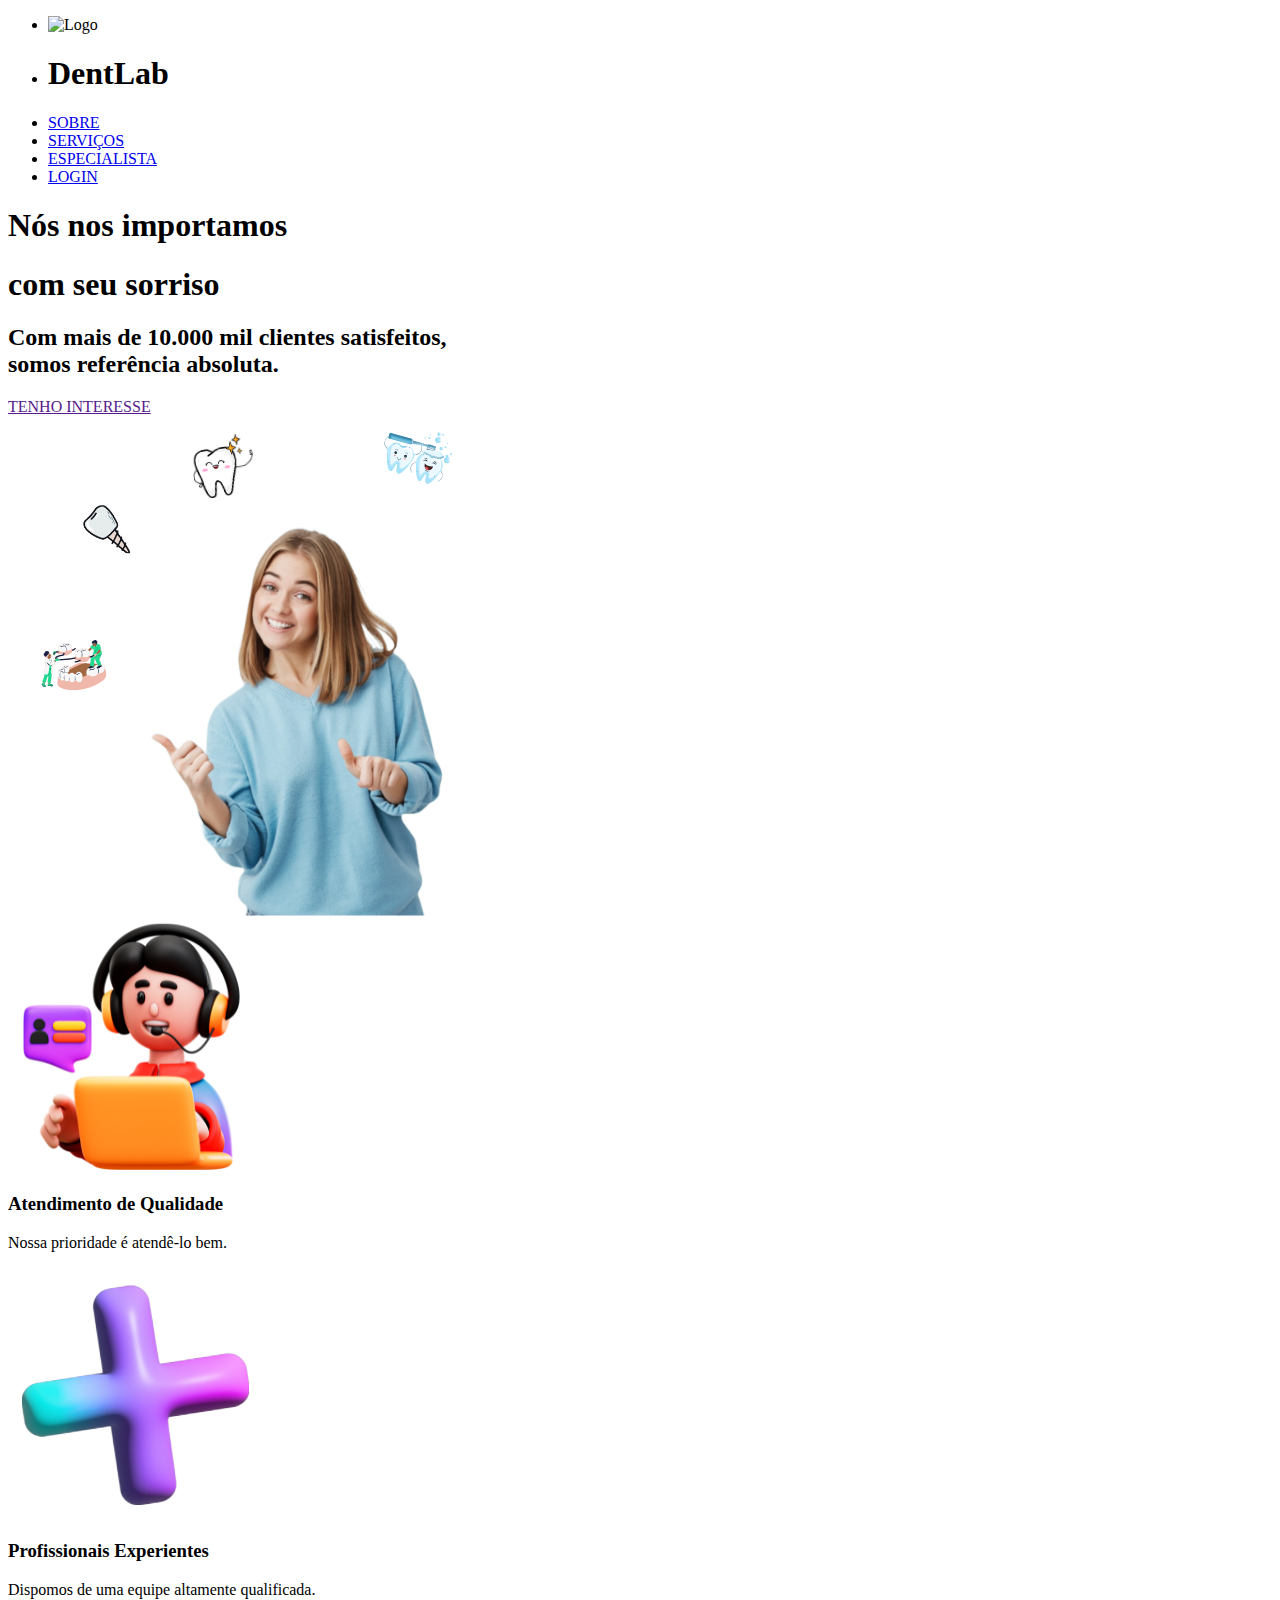
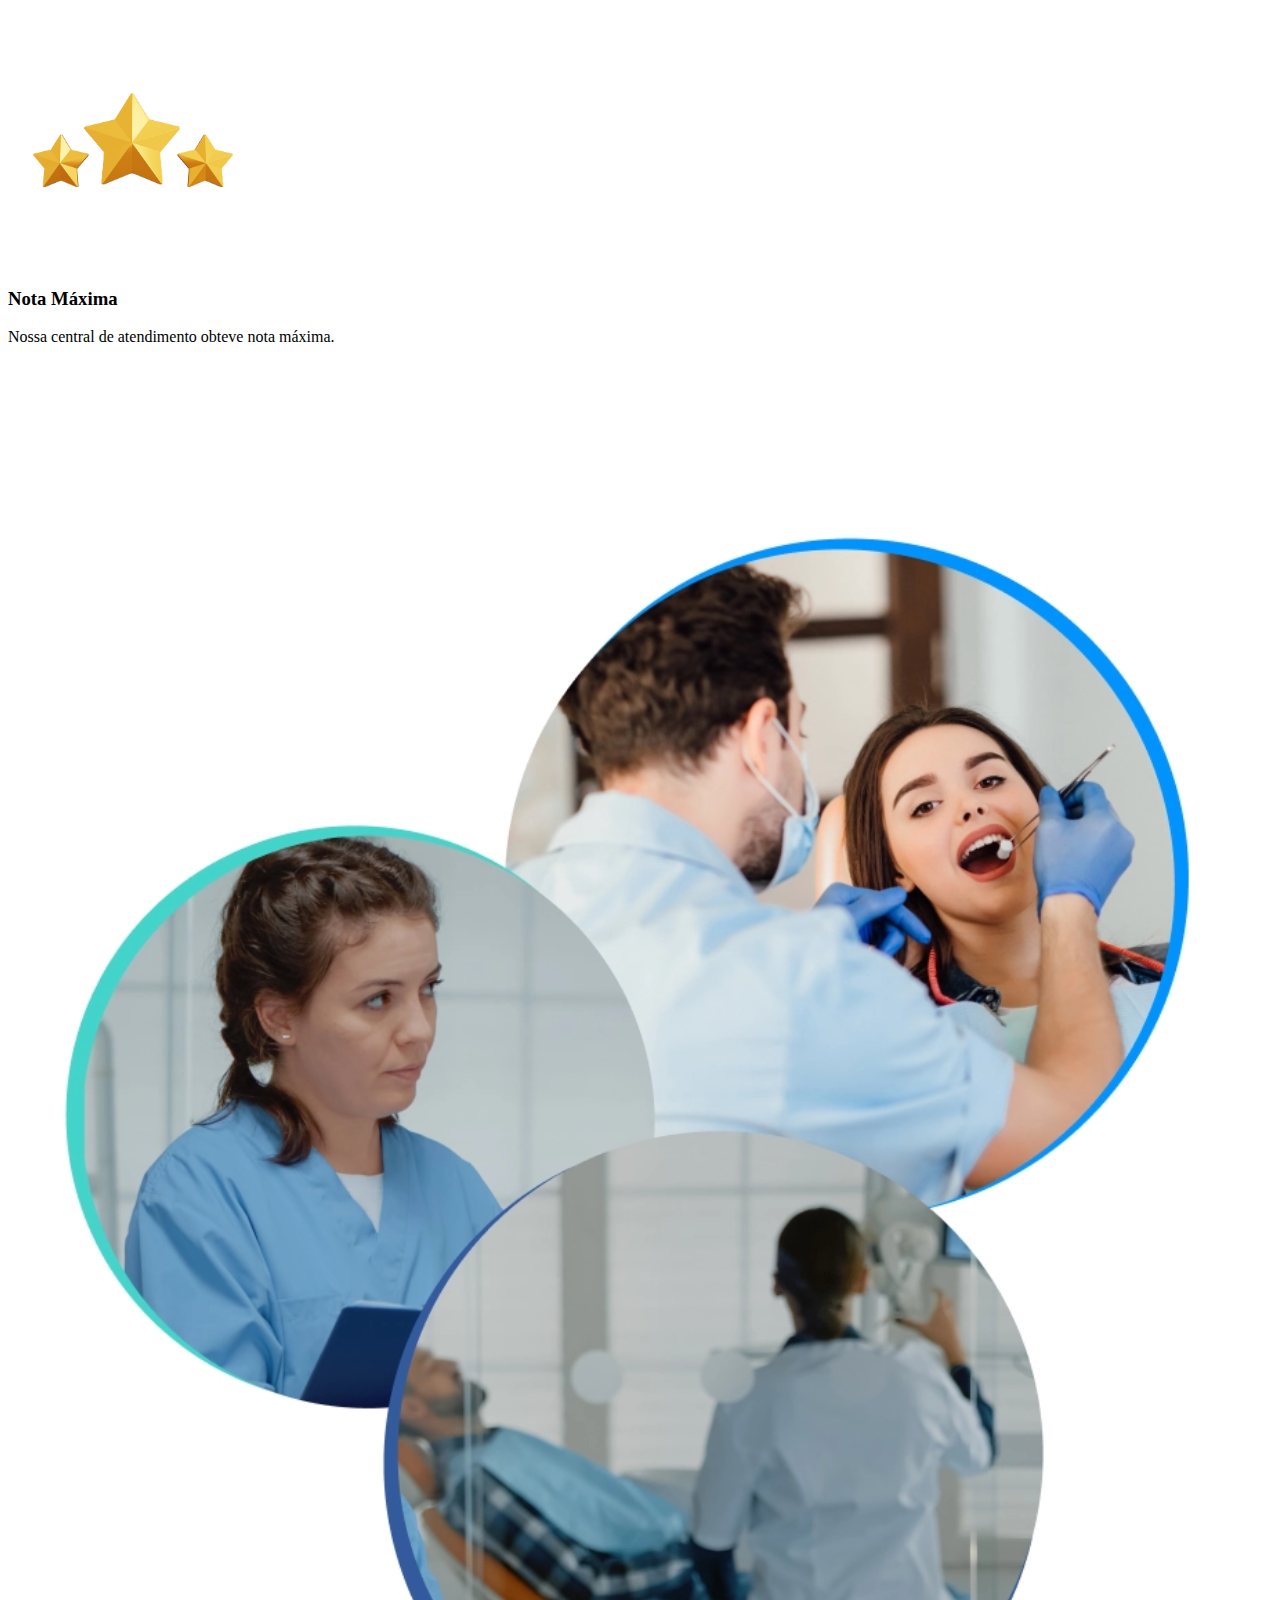
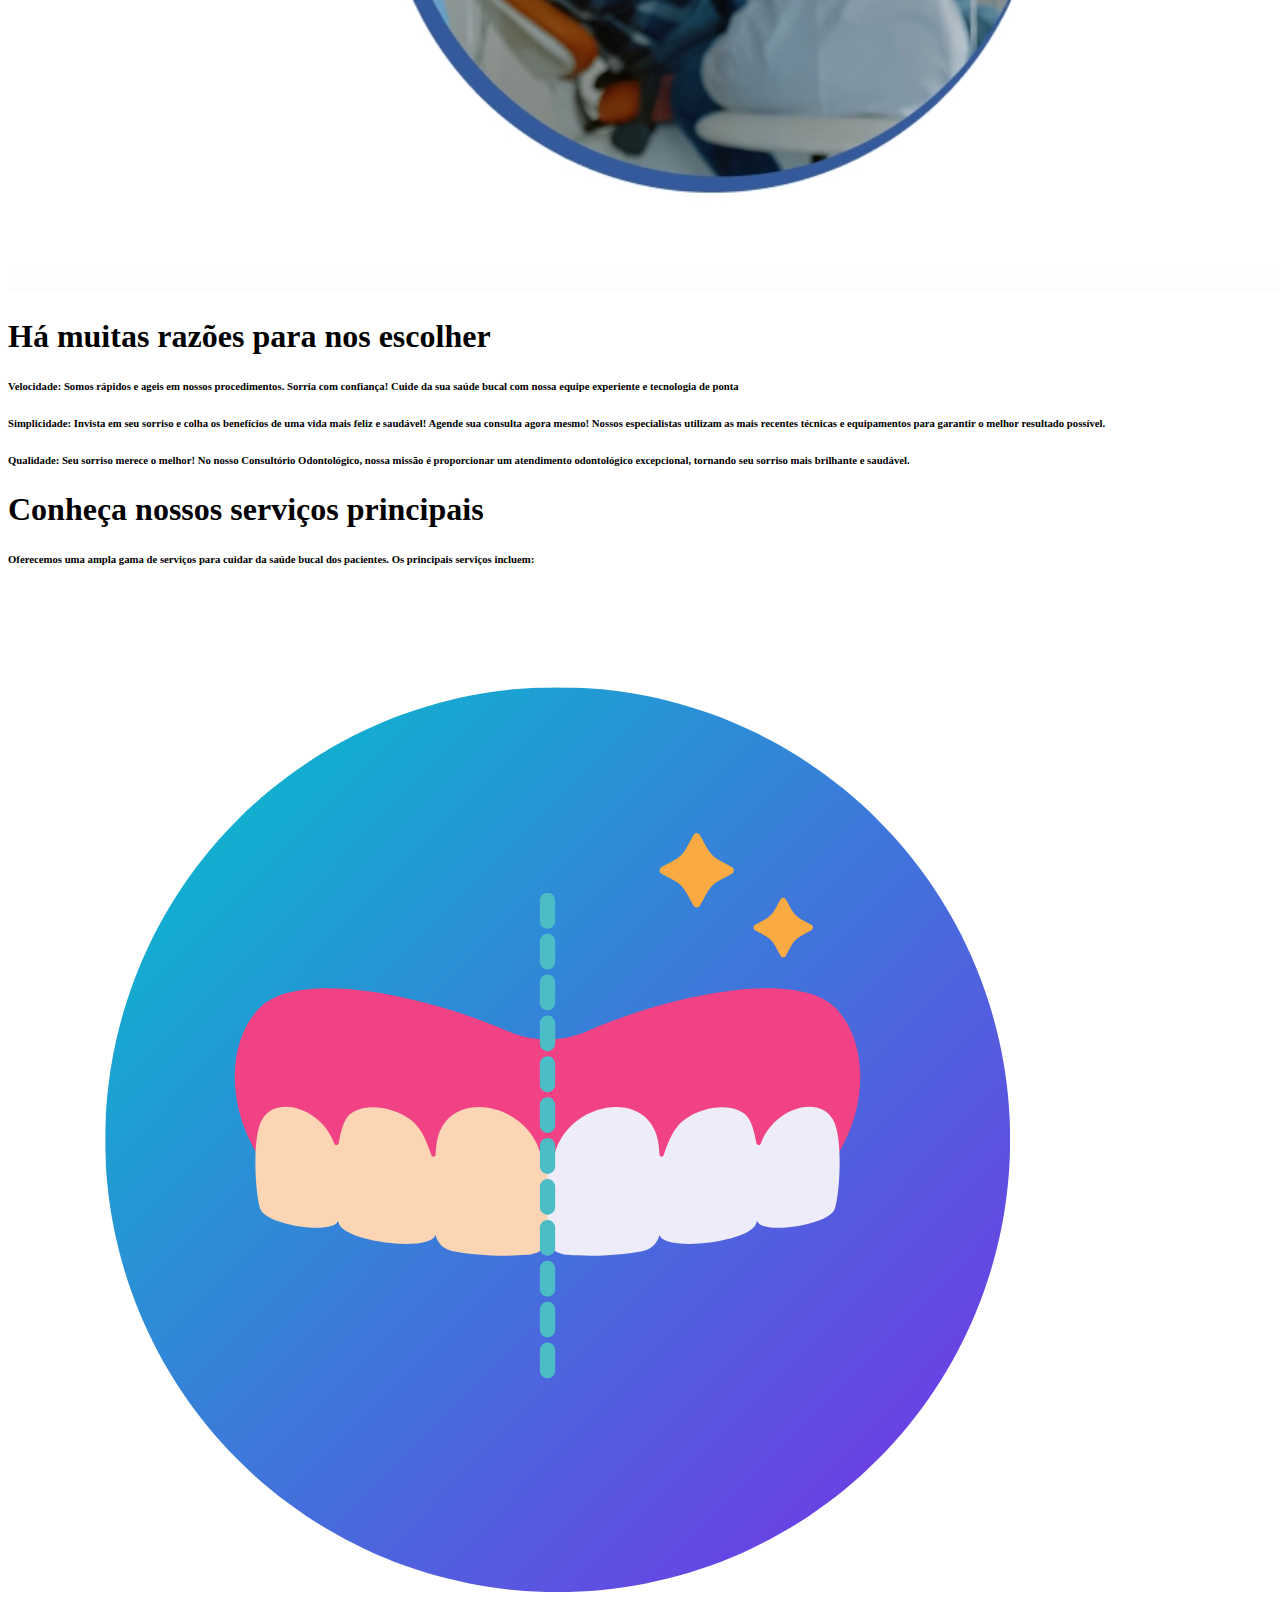
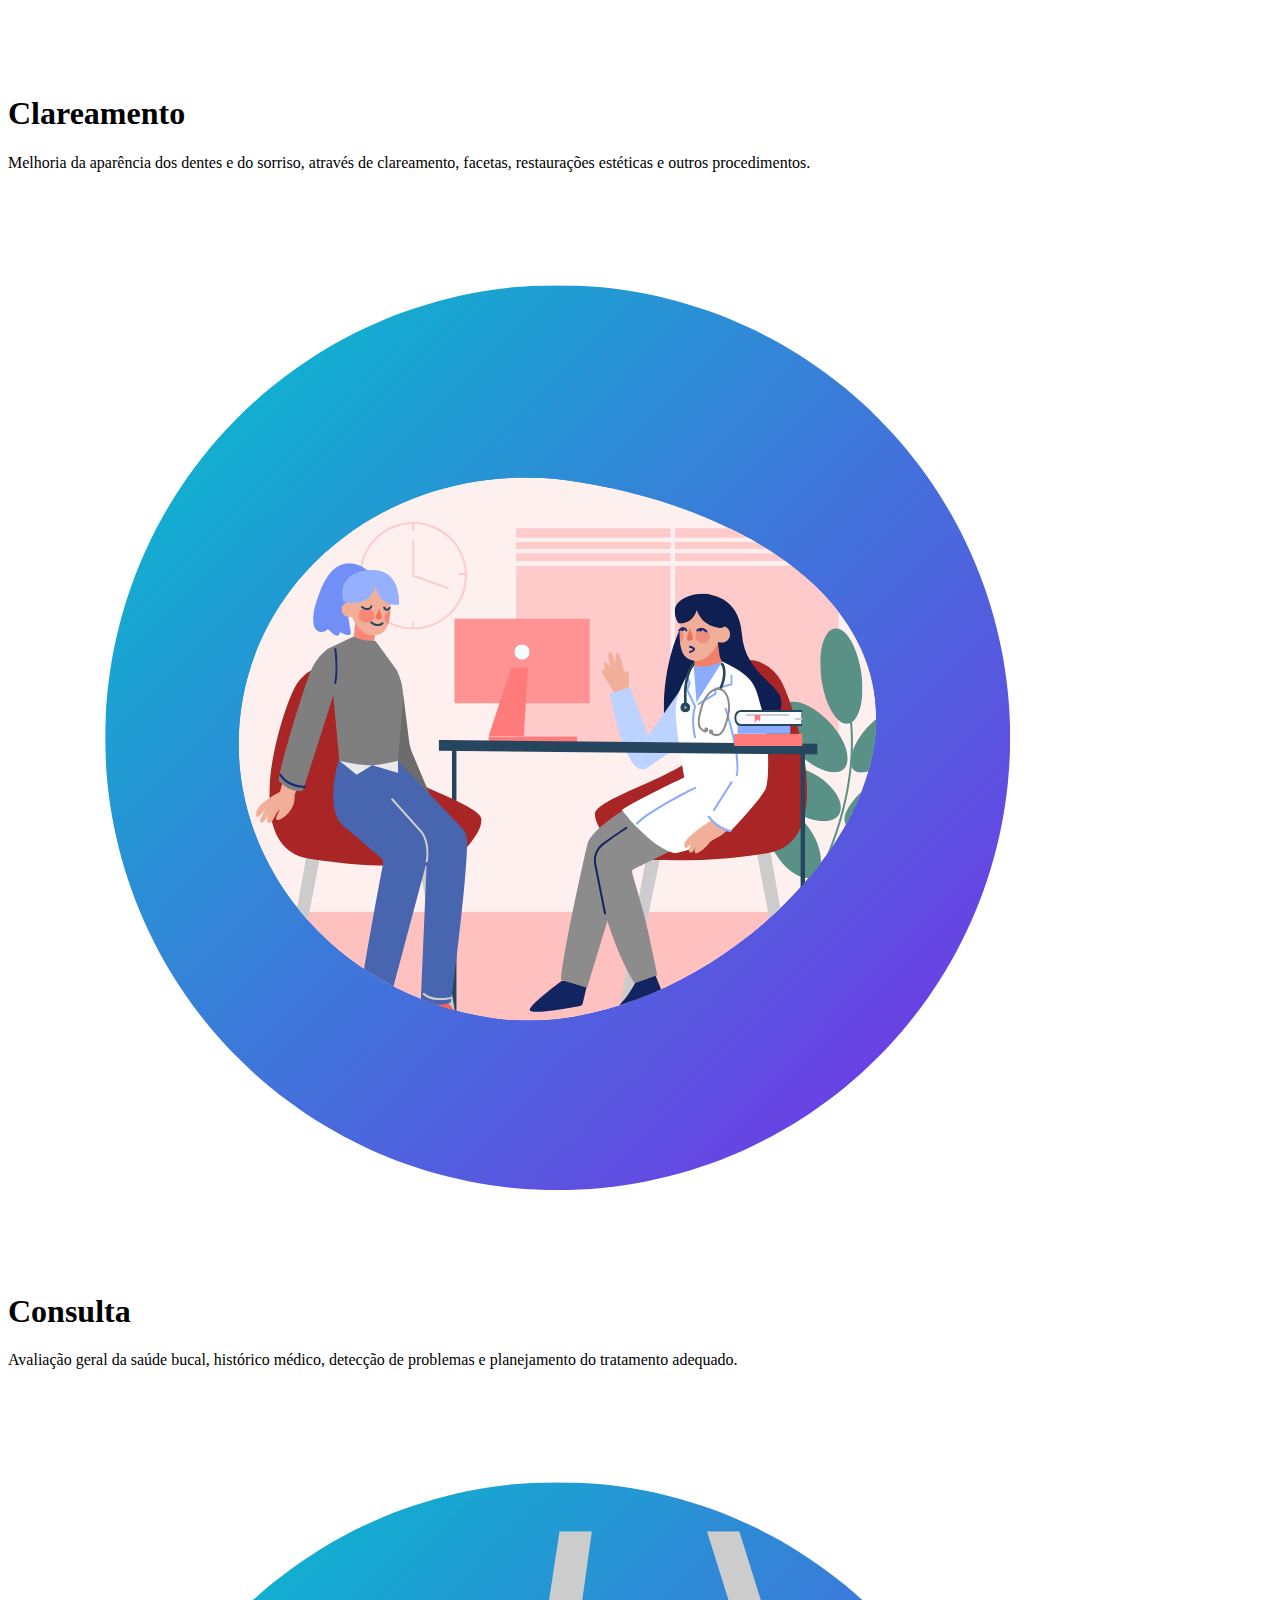
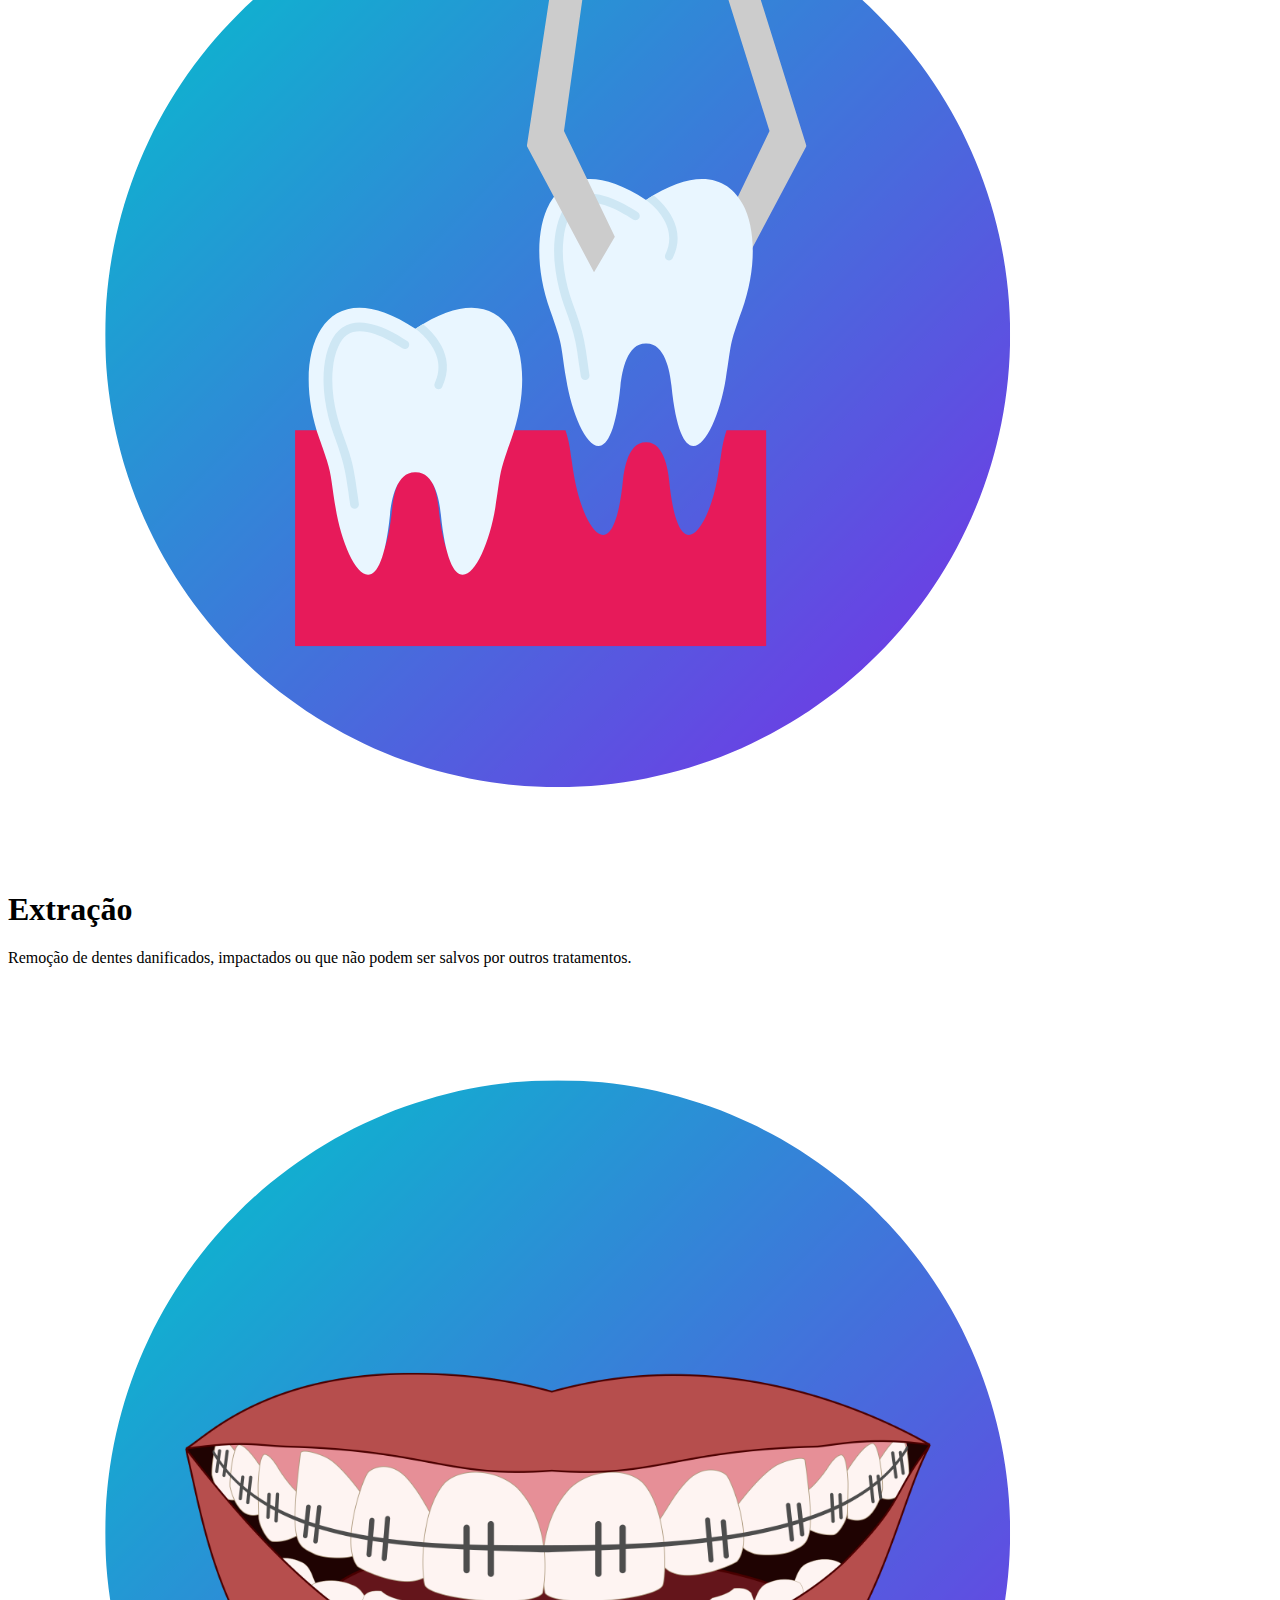
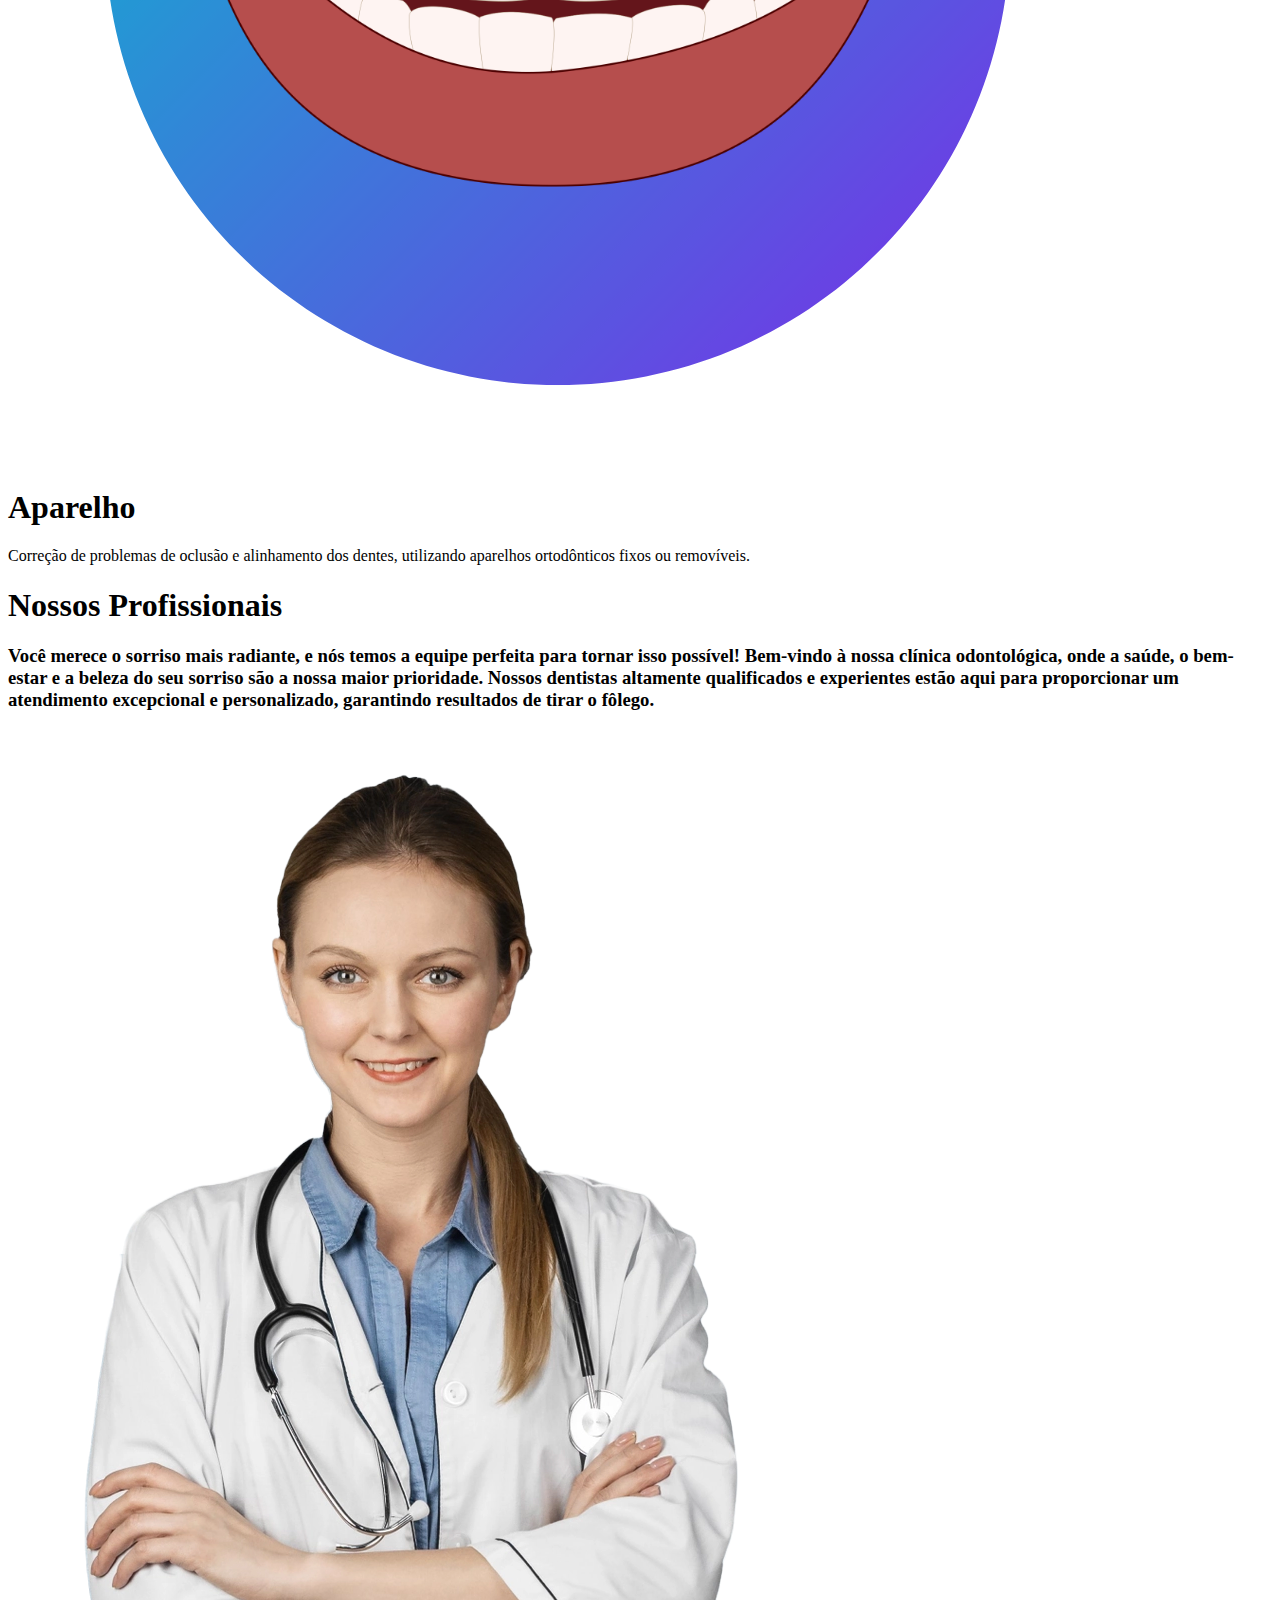
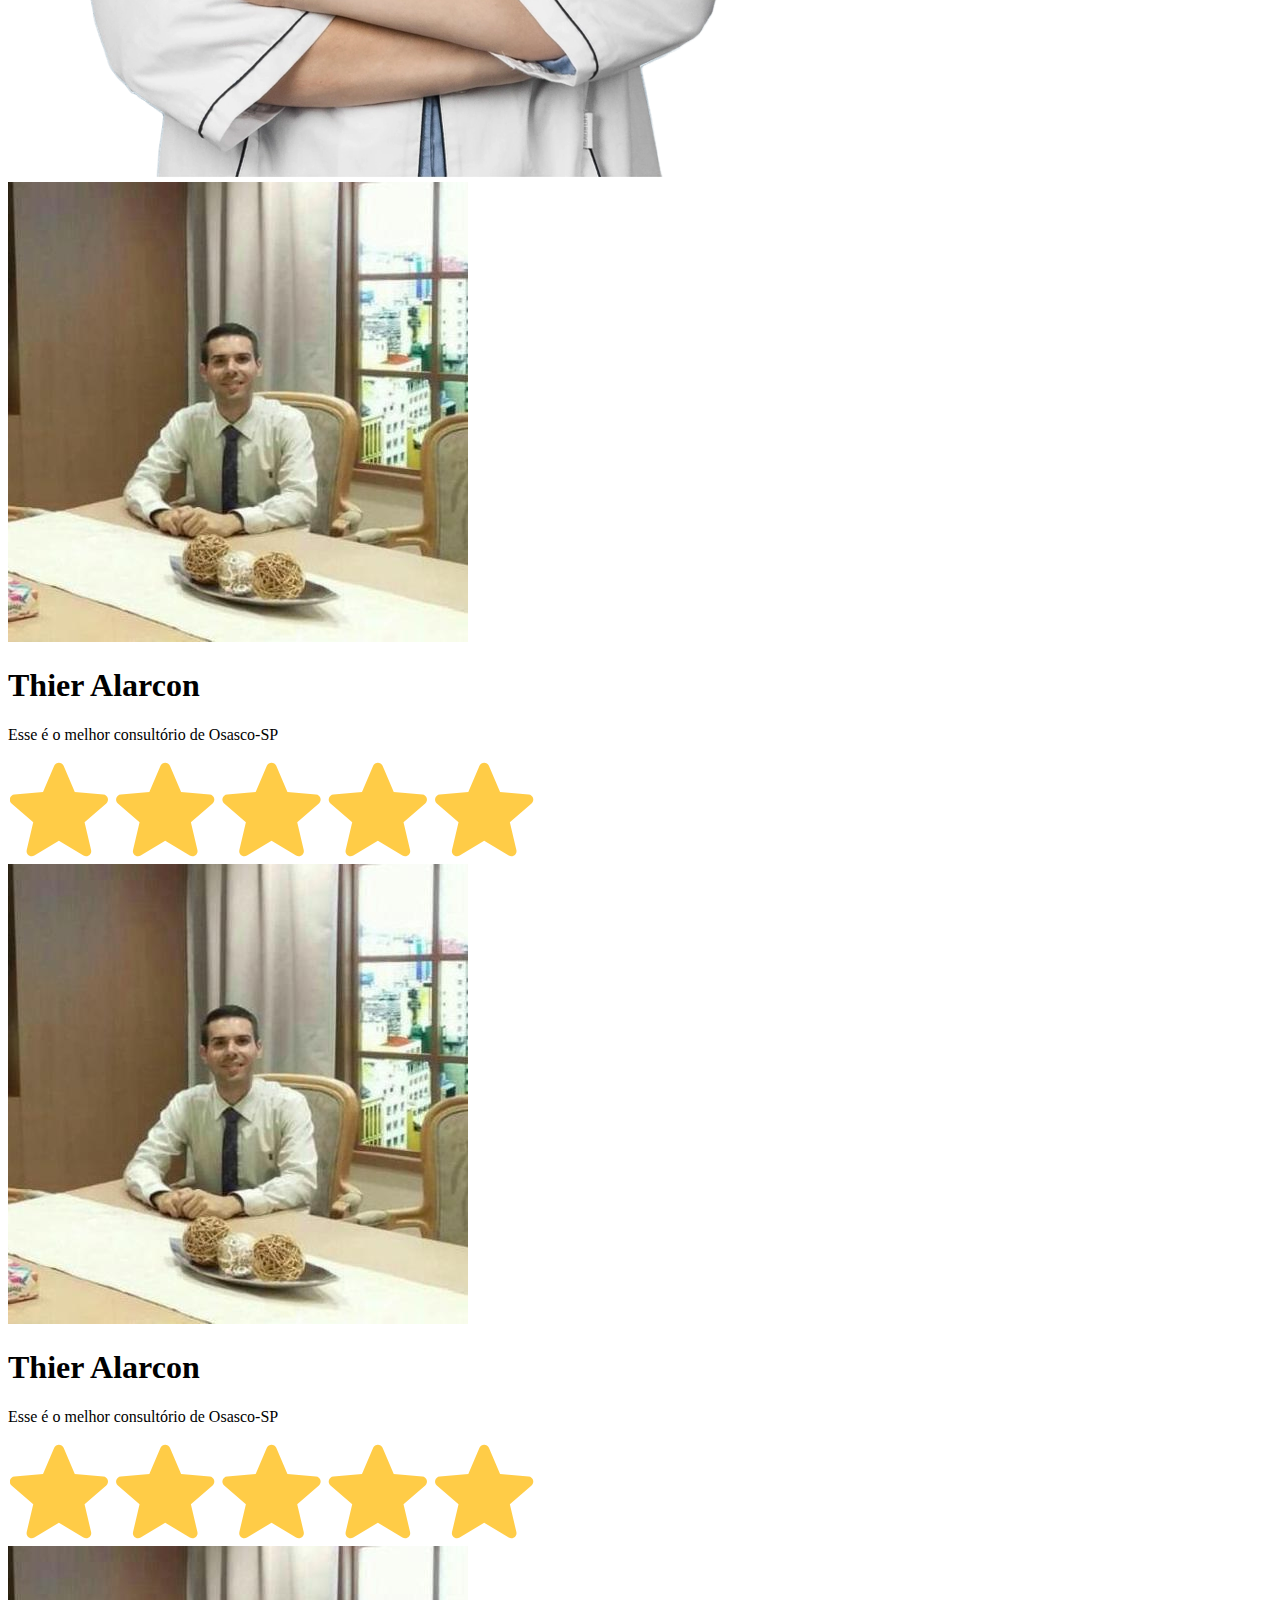
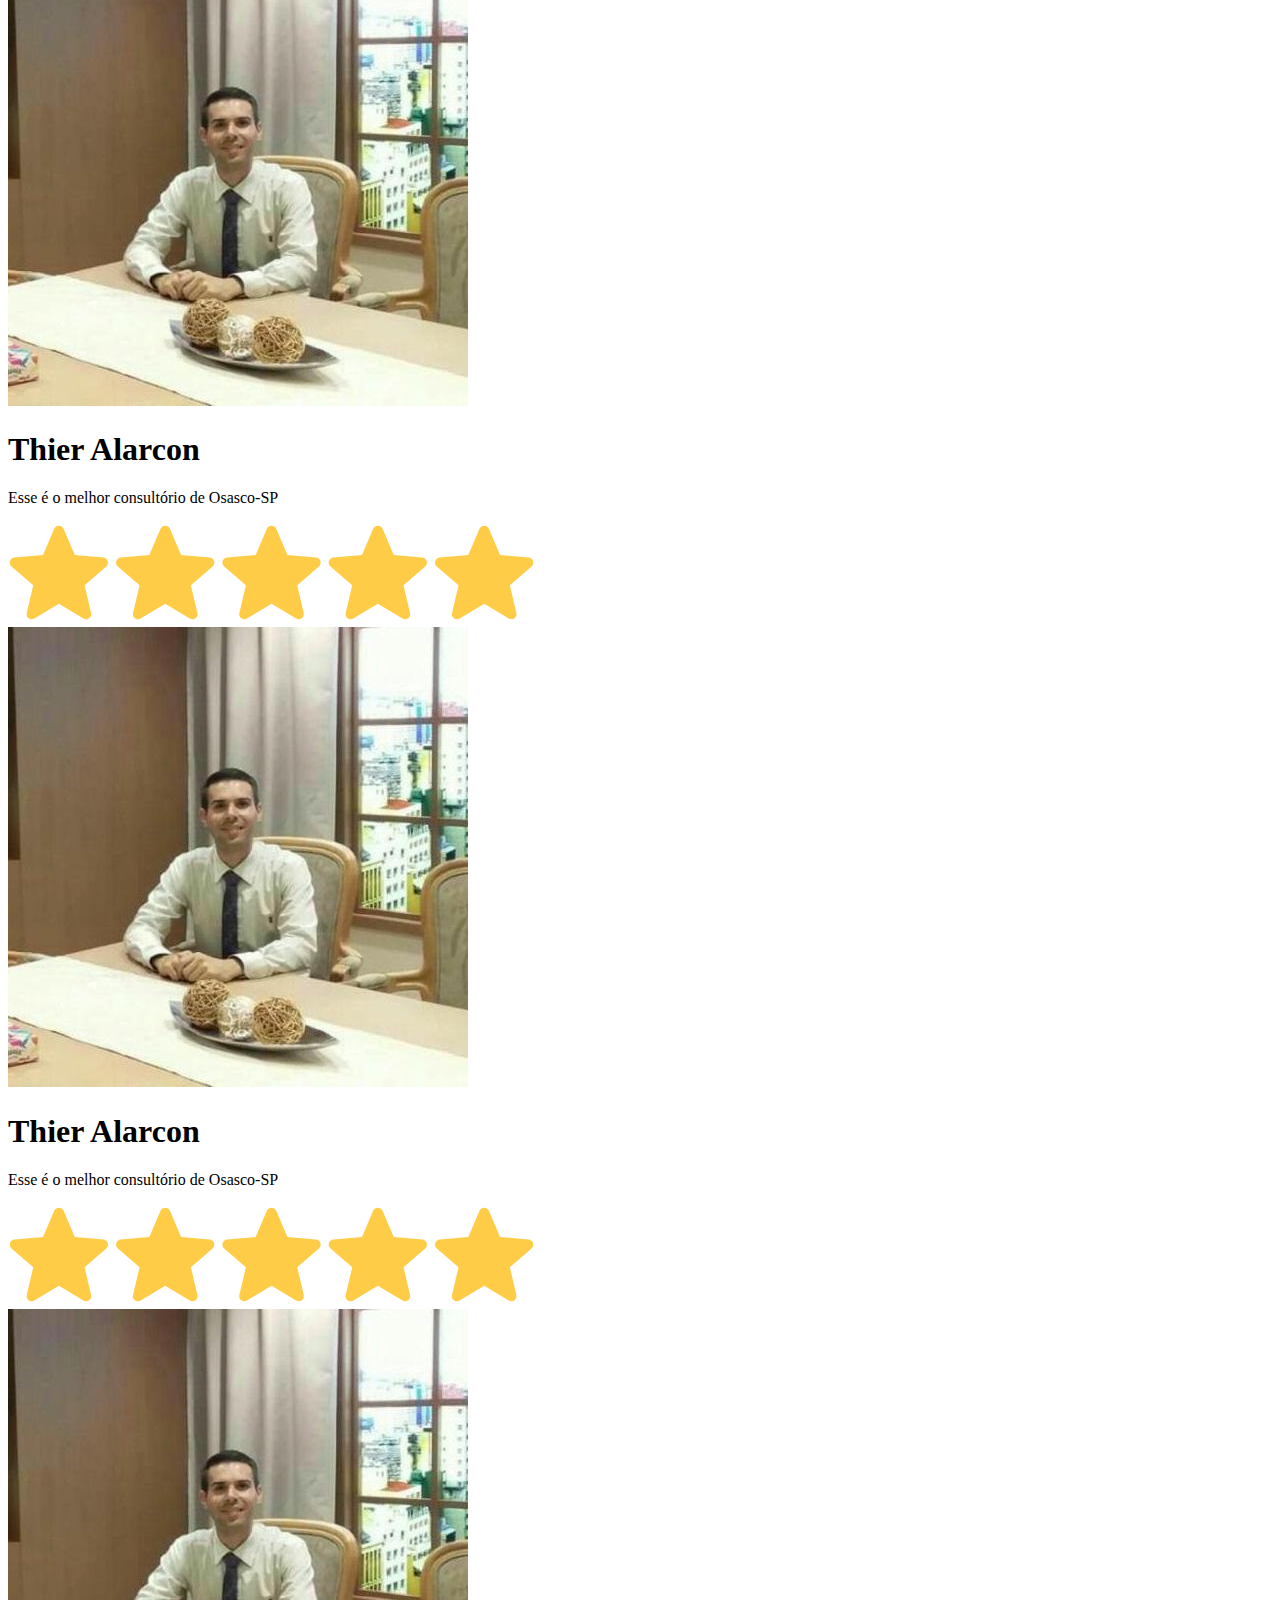
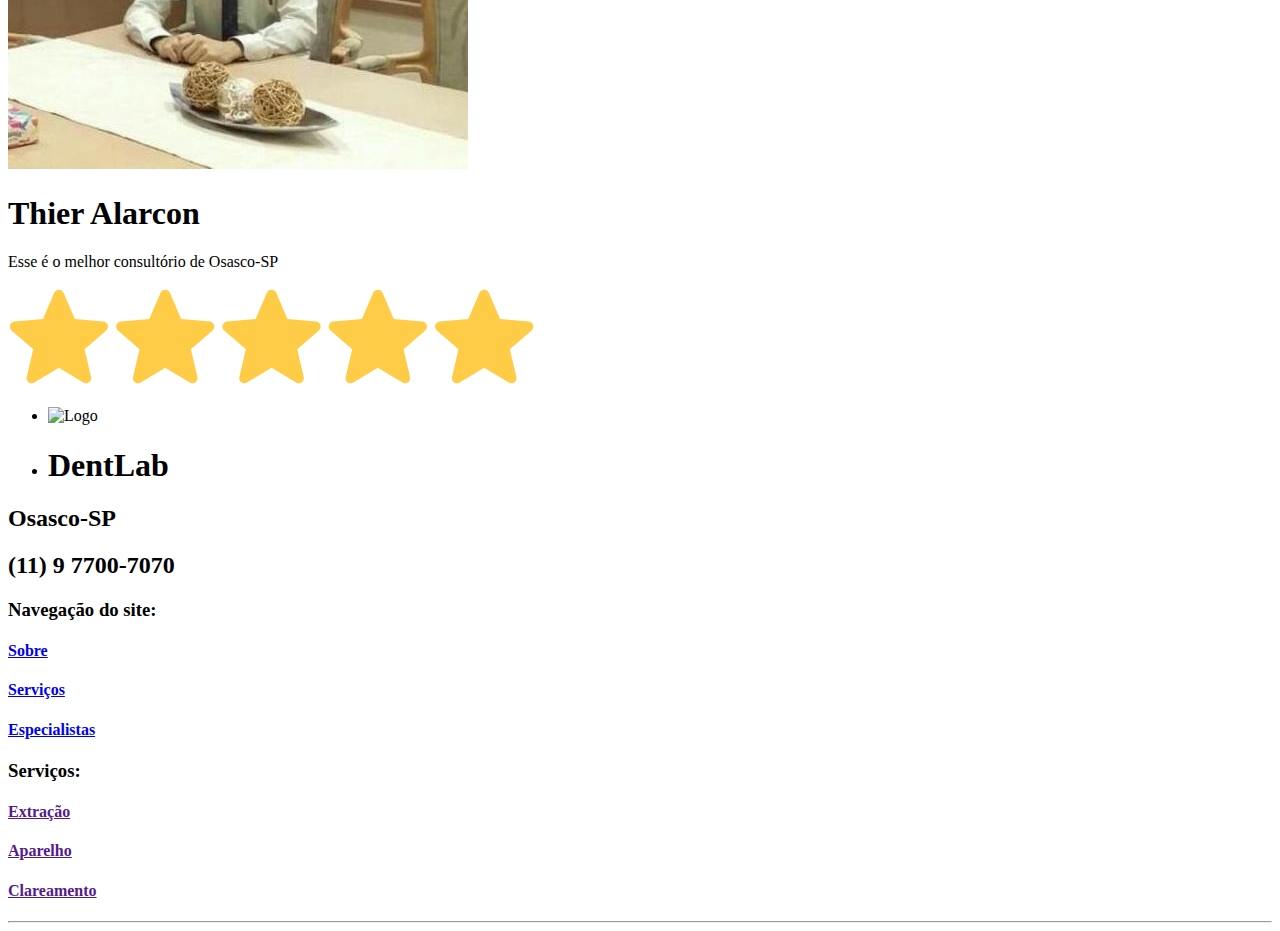
==== index.html @ 123b03de "Primeiro Commit" ====
<!DOCTYPE html>
<html lang="pt-br">

<head>
    <meta charset="UTF-8">
    <meta http-equiv="X-UA-Compatible" content="IE=edge">
    <meta name="viewport" content="width=device-width, initial-scale=1.0">
    <title>DentLab</title>
    <link rel="stylesheet" href="./css/reset.css">
    <link rel="stylesheet" href="https://unpkg.com/flickity@2/dist/flickity.min.css">
    <link rel="stylesheet" href="./css/index.css">
    <script src="https://kit.fontawesome.com/6cde816448.js" crossorigin="anonymous"></script>
    <script defer src="./js/register.js"></script><!--o 'defer' permite o ca-->
</head>

<body>
    <header>
        <nav>
            <ul class="logo">
                <li> <img id="logo__image" src="./Imagens/logo.svg" alt="Logo"> </li>
                <li>
                    <h1 class="titulo__logo"> Dent<span>Lab</span> </h1>
                </li>
            </ul>
            <ul class="menu">
                <li> <a href="#sobre">SOBRE</a> </li>
                <li> <a href="#servicos">SERVIÇOS</a> </li>
                <li> <a href="#profissionais">ESPECIALISTA</a> </li>
                <li> <a class="login" href="login.html">LOGIN</a> </li>
            </ul>
        </nav>
        <hgroup>
            <h1 class="titulo__principal">Nós nos importamos</h1>
            <h1 class="titulo__principal">com seu sorriso</h1>
            <h2 class="texto texto__cliente">Com mais de 10.000 mil clientes satisfeitos, <br> somos referência
                absoluta.</h2>
            <a href="" class="btn">TENHO INTERESSE</a>
        </hgroup>

        <img src="./Imagens/fotoPrincipal.svg" alt="Imagem Principal" class="imagem__principal">
    </header>
    <section class="vantagens">
        <div class="laranja">
            <div class="card margin">
                <img class="vantagens__image" src="./Imagens/Atendimento.png" alt="Atendimento">
                <h3 class="sub__titulo"> Atendimento de Qualidade</h3>
                <p class="texto center">Nossa prioridade é atendê-lo bem.</p>
            </div>
        </div>

        <div class="roxo">
            <div class="card margin">
                <img class="vantagens__image" src="./Imagens/Adicao.png" alt="Adição">
                <h3 class="sub__titulo"> Profissionais Experientes</h3>
                <p class="texto center">Dispomos de uma equipe altamente qualificada.</p>
            </div>
        </div>

        <div class="laranja__claro" id="sobre">
            <div class="card margin">
                <img class="vantagens__image" src="./Imagens/estrelas.png" alt="Estrelas">
                <h3 class="sub__titulo"> Nota Máxima</h3>
                <p class="texto center">Nossa central de atendimento obteve nota máxima.</p>
            </div>
        </div>
    </section>

    <section class="mensagem">
        <img src="./Imagens/servicos.png" alt="Principais Serviços" class="img__mensagem">
        <hgroup class="hgroup__mensagem">
            <h1 class="titulo">Há muitas razões para nos escolher</h1>
            <h6 class="texto"> <span class="velocidade">Velocidade:</span> Somos rápidos e ageis em nossos
                procedimentos.
                Sorria com confiança! Cuide da sua saúde bucal com nossa
                equipe experiente e tecnologia de ponta</h6>
            <h6 class="texto"> <span class="simplicidade">Simplicidade: </span>Invista em seu sorriso e colha os
                benefícios de
                uma vida mais feliz e saudável! Agende sua consulta agora mesmo! Nossos especialistas utilizam as mais
                recentes
                técnicas e equipamentos para garantir o melhor resultado possível.
            </h6>
            <h6 class="texto" id="servicos"> <span class="qualidade">Qualidade: </span>Seu sorriso merece o melhor! No nosso
                Consultório
                Odontológico, nossa missão é proporcionar um atendimento
                odontológico excepcional, tornando seu sorriso mais brilhante e saudável.
            </h6>
        </hgroup>
    </section>

    <main>
        <h1 class="titulo center">Conheça nossos serviços principais</h1>
        <h6 class="texto center">Oferecemos uma ampla gama de serviços para cuidar da saúde bucal dos pacientes.
            Os principais serviços incluem:</h6>

        <section class="div__cards">
            <div class="card">
                <img class="img__card" src="./Imagens/clareamento.svg" alt="clareamento">
                <h1 class="sub__titulo center">Clareamento</h1>
                <p class="texto center">Melhoria da aparência dos dentes e do sorriso, através de clareamento, facetas,
                    restaurações estéticas e outros procedimentos.</p>
            </div>
            <div class="card">
                <img class="img__card" src="./Imagens/consulta.svg" alt="consulta">
                <h1 class="sub__titulo center">Consulta</h1>
                <p class="texto center">Avaliação geral da saúde bucal, histórico médico, detecção de problemas e
                    planejamento do tratamento adequado.</p>
            </div>
            <div class="card">
                <img class="img__card" src="./Imagens/extracao.svg" alt="extração">
                <h1 class="sub__titulo center">Extração</h1>
                <p class="texto center">Remoção de dentes danificados, impactados ou que não podem ser salvos por outros
                    tratamentos.</p>
            </div>
            <div class="card" id="profissionais">
                <img class="img__card" src="./Imagens/aparelho.svg" alt="aparelho">
                <h1 class="sub__titulo center">Aparelho</h1>
                <p class="texto center">Correção de problemas de oclusão e alinhamento dos dentes, utilizando aparelhos
                    ortodônticos fixos ou removíveis.</p>
            </div>
        </section>

        <section class="profissionais">
            <hgroup class="hgroup__profissional">
                <h1 class="titulo">Nossos Profissionais</h1>
                <h3 class="texto justificado">Você merece o sorriso mais radiante, e nós temos a equipe perfeita para
                    tornar isso
                    possível! Bem-vindo à nossa clínica odontológica, onde a saúde, o bem-estar e a beleza do seu
                    sorriso são a nossa maior prioridade. Nossos dentistas altamente qualificados e experientes estão
                    aqui para proporcionar um atendimento excepcional e personalizado, garantindo resultados de tirar o
                    fôlego.</h3>
            </hgroup>
            <img src="./Imagens/dentista.png" alt="" class="img__profissional">

            
        </section>
        <div class="carousel" 
            data-flickity='{ "freeScroll": true }'>
            <div class="carousel-cell">
                <div class="carousel__card">
                    <img src="./Imagens/foto.jpg" alt="" class="img__carousel">
                    <h1 class="sub__titulo">Thier Alarcon</h1>
                    <p class="texto">Esse é o melhor consultório de Osasco-SP</p>
                    <img class="carousel__image" src="./Imagens/5estrelas.png" alt="Estrelas">
                </div>
            </div>

            <div class="carousel-cell">
                <div class="carousel__card">
                    <img src="./Imagens/foto.jpg" alt="" class="img__carousel">
                    <h1 class="sub__titulo">Thier Alarcon</h1>
                    <p class="texto">Esse é o melhor consultório de Osasco-SP</p>
                    <img class="carousel__image" src="./Imagens/5estrelas.png" alt="Estrelas">
                </div>
            </div>

            <div class="carousel-cell">
                <div class="carousel__card">
                    <img src="./Imagens/foto.jpg" alt="" class="img__carousel">
                    <h1 class="sub__titulo">Thier Alarcon</h1>
                    <p class="texto">Esse é o melhor consultório de Osasco-SP</p>
                    <img class="carousel__image" src="./Imagens/5estrelas.png" alt="Estrelas">
                </div>
            </div>

            <div class="carousel-cell">
                <div class="carousel__card">
                    <img src="./Imagens/foto.jpg" alt="" class="img__carousel">
                    <h1 class="sub__titulo">Thier Alarcon</h1>
                    <p class="texto">Esse é o melhor consultório de Osasco-SP</p>
                    <img class="carousel__image" src="./Imagens/5estrelas.png" alt="Estrelas">
                </div>
            </div>

            <div class="carousel-cell">
                <div class="carousel__card">
                    <img src="./Imagens/foto.jpg" alt="" class="img__carousel">
                    <h1 class="sub__titulo">Thier Alarcon</h1>
                    <p class="texto">Esse é o melhor consultório de Osasco-SP</p>
                    <img class="carousel__image" src="./Imagens/5estrelas.png" alt="Estrelas">
                </div>
            </div>

        </div>
    </main>

    <footer>
        <hgroup class="info">
            <ul class="logo">
                <li> <img id="logo__image" src="./Imagens/logo.svg" alt="Logo"> </li>
                <li>
                    <h1 class="titulo__logo__footer"> Dent<span>Lab</span> </h1>
                </li>
            </ul>
            <h2 class="textoFooter"> <i class="fa-solid fa-map-location-dot"></i> Osasco-SP </h2>
            <h2 class="textoFooter"> <i class="fa-solid fa-phone"></i> (11) 9 7700-7070 </h2>
        </hgroup>

        <hgroup class="navegacao">
            <h3 class="textoFooterTitulo">Navegação do site: </h3>
            <a href="#sobre"> <h4 class="textoFooter">Sobre</h4> </a>
            <a href="#servicos"> <h4 class="textoFooter">Serviços</h4> </a>
            <a href="#profissionais"> <h4 class="textoFooter">Especialistas</h4> </a>
        </hgroup>

        <hgroup class="servicos">
            <h3 class="textoFooterTitulo">Serviços: </h3>
            <a href=""> <h4 class="textoFooter">Extração</h4> </a>
            <a href=""> <h4 class="textoFooter">Aparelho</h4> </a>
            <a href=""> <h4 class="textoFooter">Clareamento</h4> </a>
        </hgroup>
        <hr class="linha">
    </footer>

    <script src="https://unpkg.com/flickity@2/dist/flickity.pkgd.min.js"></script>
</body>

</html>
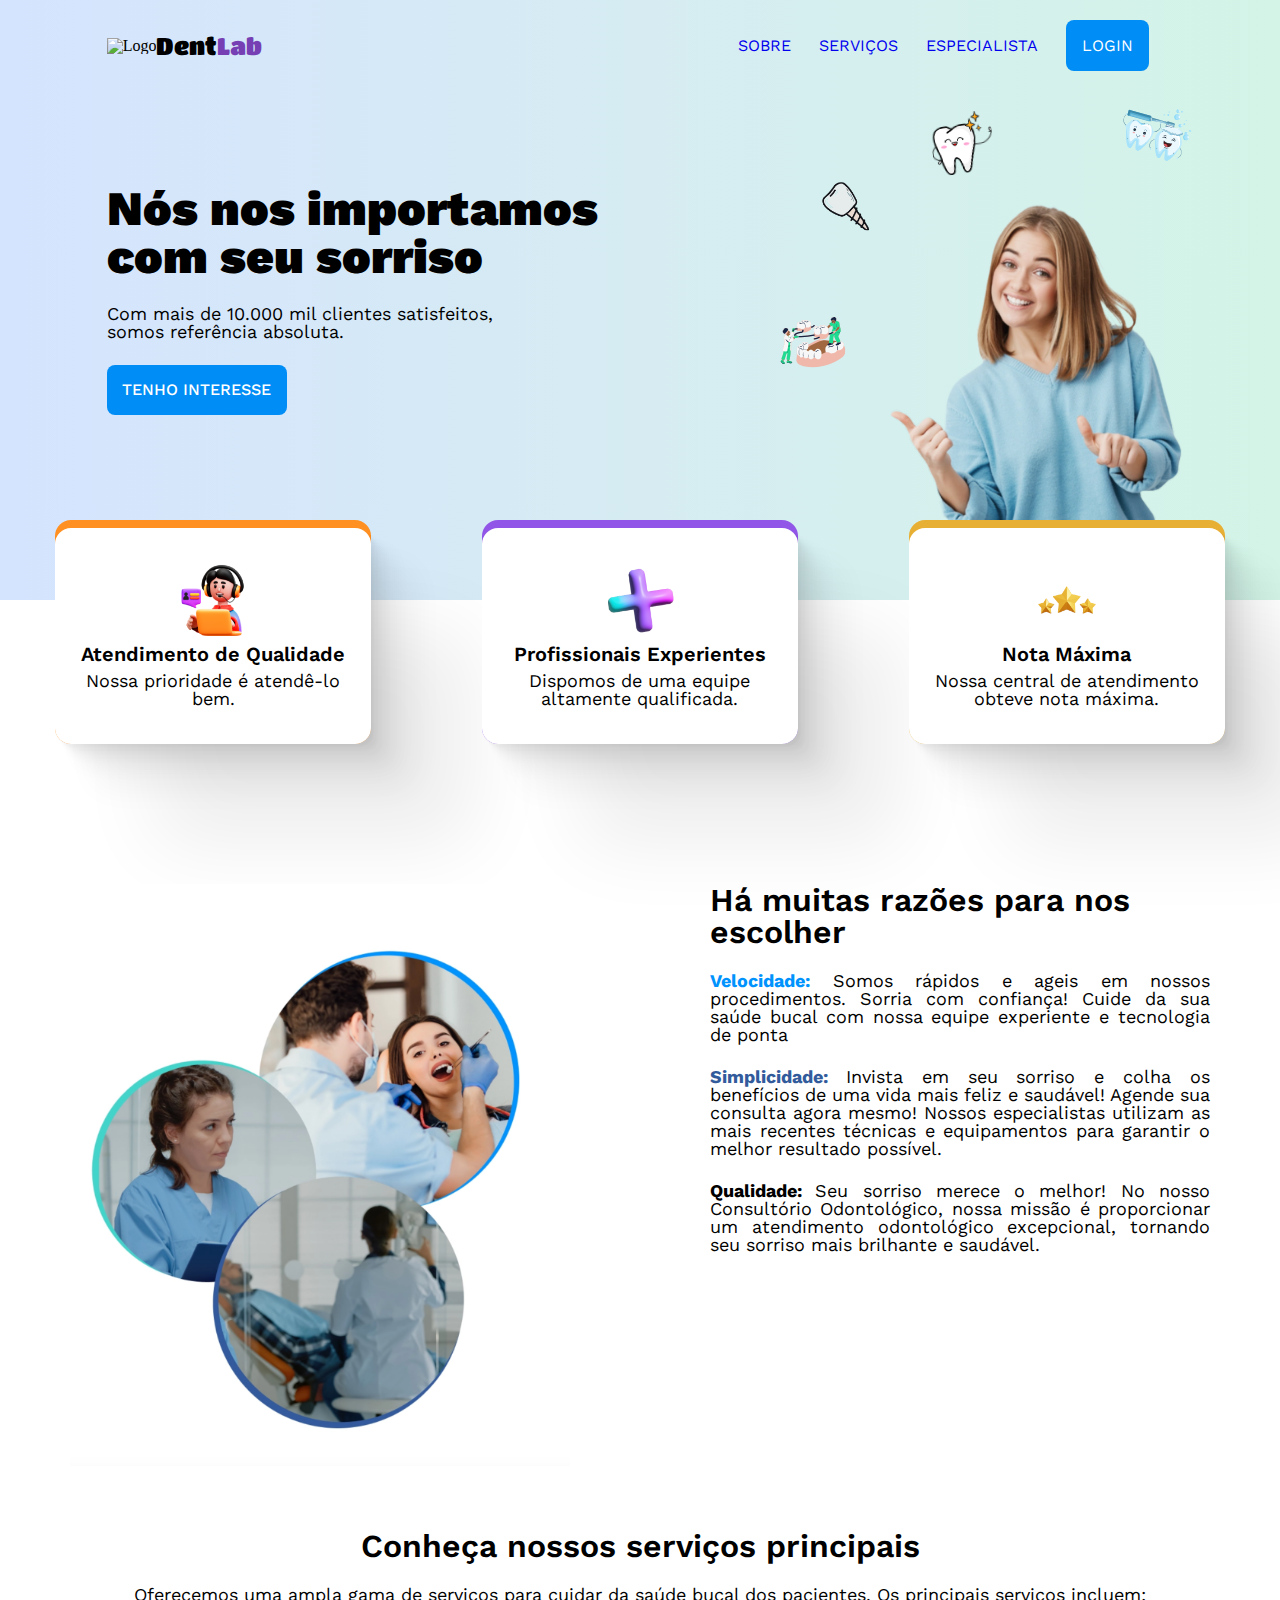
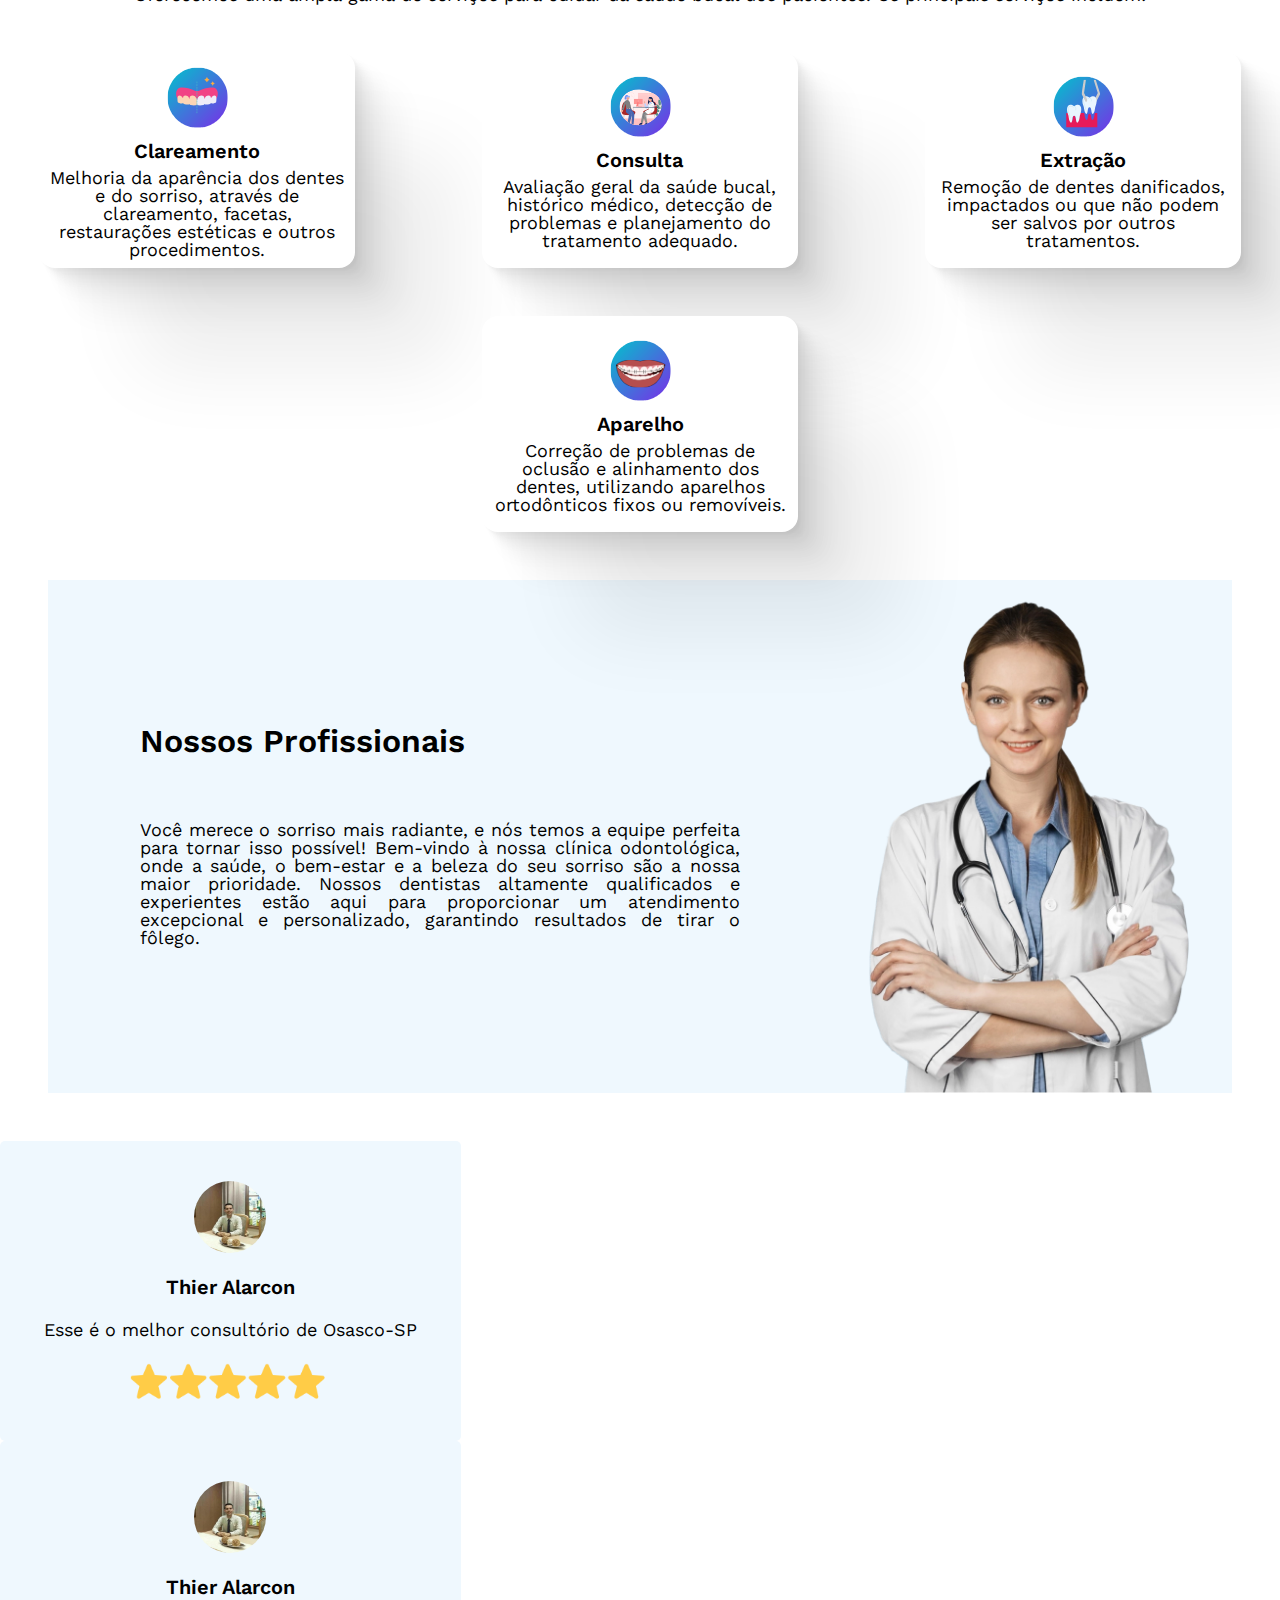
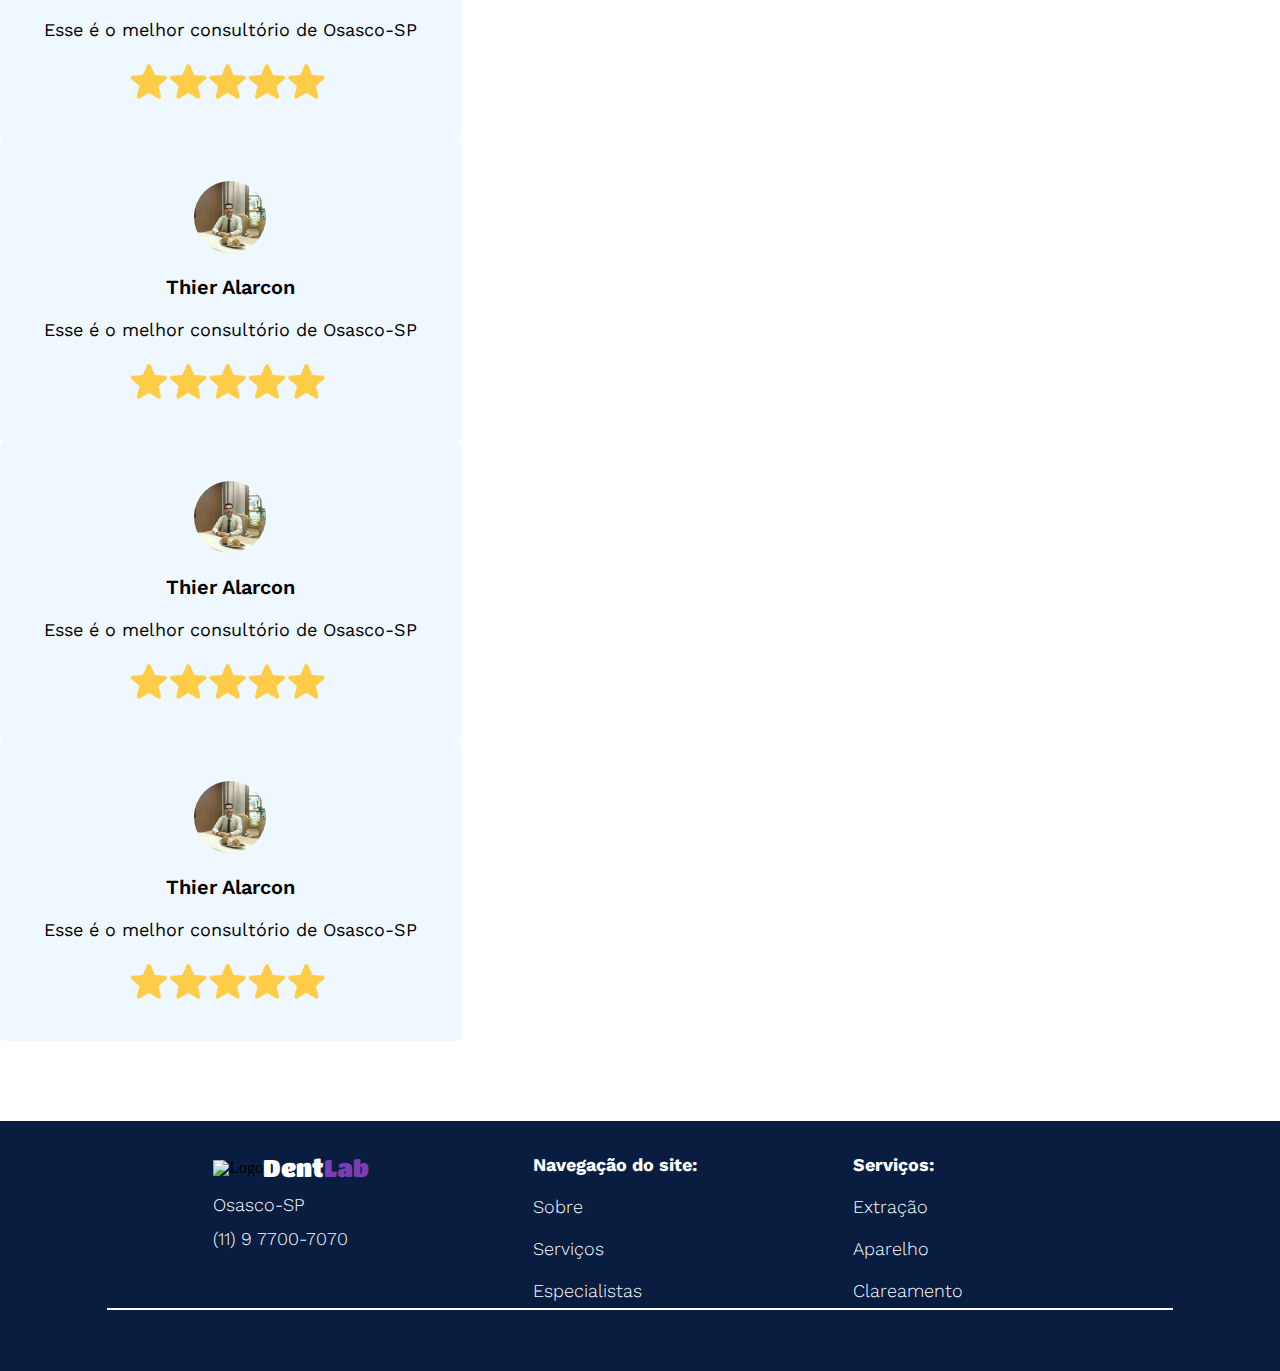
==== commit 3b2e15ca: "Update index.html" ====
--- a/index.html
+++ b/index.html
@@ -6,11 +6,11 @@
     <meta http-equiv="X-UA-Compatible" content="IE=edge">
     <meta name="viewport" content="width=device-width, initial-scale=1.0">
     <title>DentLab</title>
-    <link rel="stylesheet" href="./css/reset.css">
+    <link rel="stylesheet" href="./Css/reset.css">
     <link rel="stylesheet" href="https://unpkg.com/flickity@2/dist/flickity.min.css">
-    <link rel="stylesheet" href="./css/index.css">
+    <link rel="stylesheet" href="./Css/index.css">
     <script src="https://kit.fontawesome.com/6cde816448.js" crossorigin="anonymous"></script>
-    <script defer src="./js/register.js"></script><!--o 'defer' permite o ca-->
+    <script defer src="./Js/register.js"></script><!--o 'defer' permite o ca-->
 </head>
 
 <body>
@@ -214,4 +214,4 @@
     <script src="https://unpkg.com/flickity@2/dist/flickity.pkgd.min.js"></script>
 </body>
 
-</html>+</html>
--- a/Css/index.css
+++ b/Css/index.css
@@ -0,0 +1,11 @@
+@import "nav.css";
+@import "variaveis.css";
+@import "header.css";
+@import "utils.css";
+@import "vantagens.css";
+@import "mensagem.css";
+@import "main.css";
+@import "profissionais.css";
+@import "carousel.css";
+@import "footer.css";
+@import "formulario_login.css";